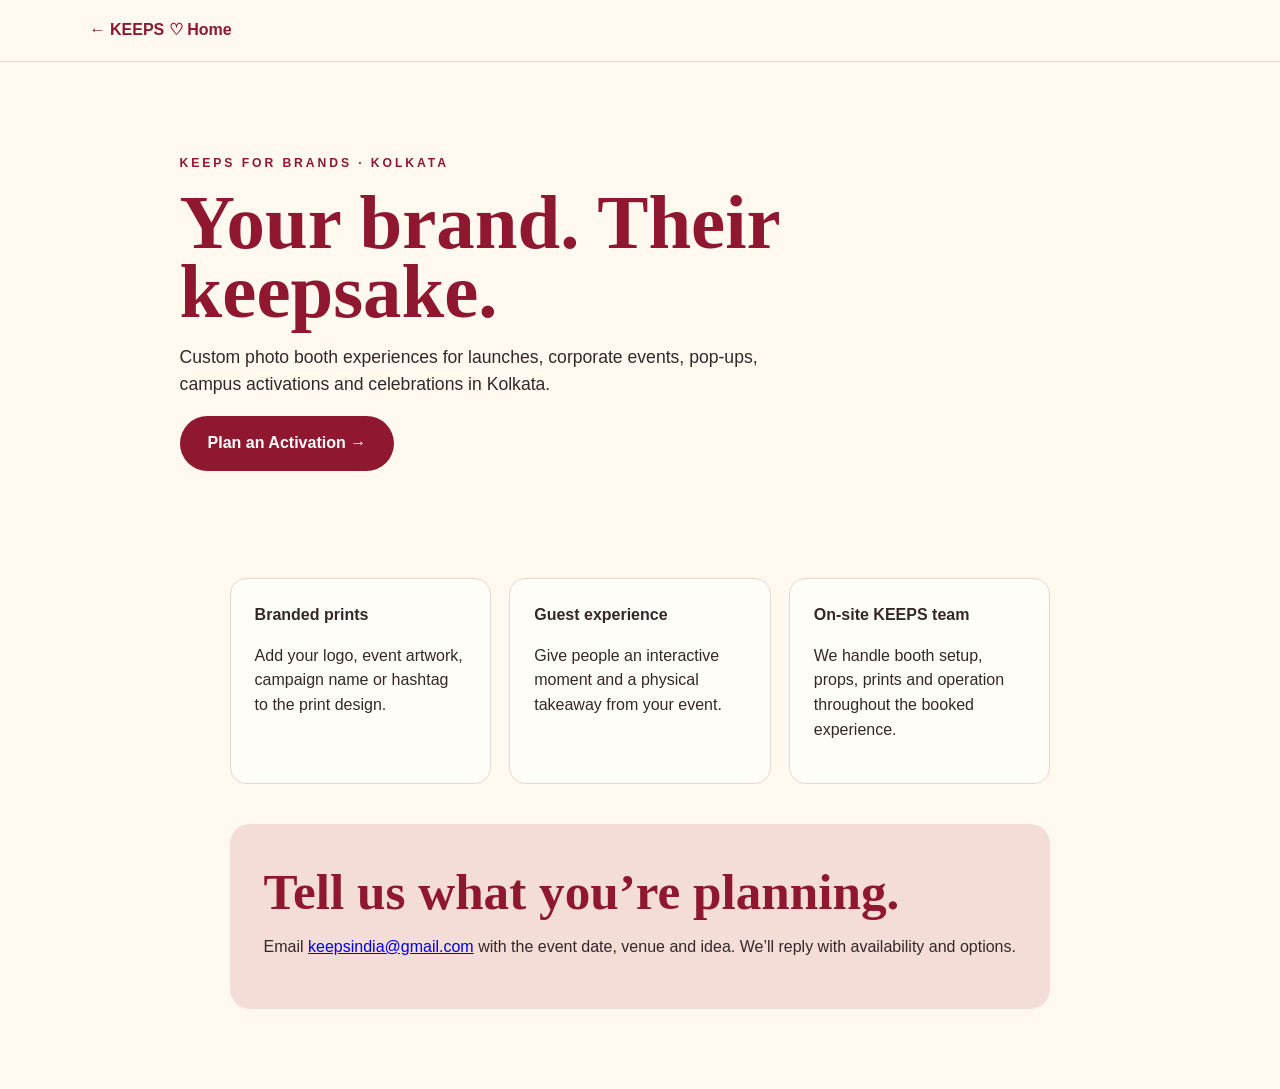
==== brands.html @ ee3d662e "Add files via upload" ====
<!doctype html><html lang="en"><head><meta charset="utf-8"><meta name="viewport" content="width=device-width,initial-scale=1"><meta name="description" content="Custom branded photo booth experiences in Kolkata for launches, corporate events, pop-ups and activations by KEEPS."><link rel="canonical" href="https://keepsindia.github.io/brands.html"><title>Photo Booth for Brands & Corporate Events Kolkata | KEEPS</title><link rel="stylesheet" href="styles.css"><link rel="stylesheet" href="seo-pages.css"></head><body><div class="backnav"><a href="index.html">← KEEPS ♡ Home</a></div><main><section class="page-hero"><p class="eyebrow">KEEPS FOR BRANDS · KOLKATA</p><h1>Your brand. Their keepsake.</h1><p class="lead">Custom photo booth experiences for launches, corporate events, pop-ups, campus activations and celebrations in Kolkata.</p><a class="pill" href="mailto:keepsindia@gmail.com?subject=KEEPS%20Brand%20Event%20Inquiry">Plan an Activation →</a></section><section class="content"><div class="content-grid"><div class="content-card"><b>Branded prints</b><p>Add your logo, event artwork, campaign name or hashtag to the print design.</p></div><div class="content-card"><b>Guest experience</b><p>Give people an interactive moment and a physical takeaway from your event.</p></div><div class="content-card"><b>On-site KEEPS team</b><p>We handle booth setup, props, prints and operation throughout the booked experience.</p></div></div><div class="cta-box"><h2>Tell us what you’re planning.</h2><p>Email <a href="mailto:keepsindia@gmail.com">keepsindia@gmail.com</a> with the event date, venue and idea. We’ll reply with availability and options.</p></div></section></main></body></html>
---- styles.css ----
:root{--wine:#8f1830;--wine2:#6f1024;--cream:#fff9f0;--paper:#fffdf8;--blush:#f3ddd6;--ink:#342728;--line:#e9d7cd}*{box-sizing:border-box}html{scroll-behavior:smooth}body{margin:0;background:var(--cream);color:var(--ink);font:16px/1.55 Arial,sans-serif}h1,h2,.brand strong{font-family:Georgia,serif;color:var(--wine)}h1{font-size:clamp(3.4rem,7vw,6.8rem);line-height:.9;margin:.2em 0}h2{font-size:clamp(2.5rem,4vw,4.3rem);line-height:1;margin:.15em 0 .35em}.site-header{height:82px;padding:12px 6%;display:flex;align-items:center;justify-content:space-between;border-bottom:1px solid var(--line);position:sticky;top:0;background:rgba(255,249,240,.94);backdrop-filter:blur(10px);z-index:20}.brand{text-decoration:none;display:flex;flex-direction:column}.brand strong{font-size:1.8rem;line-height:1}.brand span{font-family:Georgia,serif;font-style:italic;color:var(--wine)}nav{display:flex;gap:24px;align-items:center}nav a{color:var(--ink);text-decoration:none;font-size:.9rem}.menu{display:none;border:0;background:none;font-size:1.5rem}.section{padding:70px 7%;max-width:1400px;margin:auto}.hero,.vibe,.booking-zone,.form-section{display:grid;grid-template-columns:1fr 1fr;gap:6vw;align-items:center}.eyebrow{font-size:.76rem;letter-spacing:.24em;color:var(--wine);font-weight:700}.lead{font-size:1.1rem;max-width:620px}.actions{display:flex;gap:26px;align-items:center;margin:28px 0 14px}.pill{display:inline-block;background:var(--wine);color:white!important;border:0;border-radius:999px;padding:15px 28px;text-decoration:none;font-weight:700;cursor:pointer}.pill:hover{background:var(--wine2)}.pill.small{padding:10px 22px}.text-link{color:var(--wine);font-weight:700;text-decoration:none}.micro{font-size:.82rem;color:#655}.polaroid{background:white;padding:14px 14px 40px;box-shadow:0 12px 30px #7b49351c;transform:rotate(2deg);margin:0}.polaroid img{width:100%;height:430px;object-fit:cover;display:block}.polaroid figcaption{font:italic 1.2rem Georgia,serif;color:var(--wine);padding-top:8px}.event-strip{background:var(--blush);padding:18px 6%;display:flex;gap:34px;justify-content:center;flex-wrap:wrap;color:var(--wine);font-family:Georgia,serif}.vibe{background:linear-gradient(90deg,#fff9f0,#fffdf9)}.vibe>.polaroid{transform:rotate(-3deg)}.script{font:italic 1.35rem Georgia,serif;color:var(--wine);font-weight:700}.icon-grid{display:grid;grid-template-columns:repeat(5,1fr);gap:16px;margin-top:30px;color:var(--wine);text-align:center}.icon-grid div{font-size:1.6rem}.icon-grid b{font:600 .82rem Arial,sans-serif;display:block;margin-top:8px}.booking-zone{border-top:1px solid var(--line);align-items:start}.price-card{padding-right:4vw;border-right:1px solid var(--line)}.price-card h2{font-size:4.8rem}.price-card ul{list-style:none;padding:0}.price-card li{padding:6px 0}.price-card li:before{content:'✓';color:var(--wine);font-weight:bold;margin-right:12px}.extra{border-top:1px solid var(--line);padding-top:18px;color:var(--wine)}.calendar-card{position:relative}.calendar-head{display:grid;grid-template-columns:44px 1fr 44px;align-items:center;text-align:center;border:1px solid var(--line);border-bottom:0;border-radius:14px 14px 0 0;padding:10px}.calendar-head button{border:0;background:none;font-size:1.7rem;color:var(--wine);cursor:pointer}.weekdays,.calendar{display:grid;grid-template-columns:repeat(7,1fr);gap:5px}.weekdays{padding:10px 5px;font-size:.72rem;text-align:center;border-left:1px solid var(--line);border-right:1px solid var(--line)}.calendar{border:1px solid var(--line);border-top:0;padding:8px;border-radius:0 0 14px 14px}.day{aspect-ratio:1.1;border:0;border-radius:6px;background:#f8f1e9;cursor:pointer;color:var(--ink)}.day:hover:not(:disabled){outline:1px solid var(--wine)}.day.booked{background:var(--wine);color:white;cursor:not-allowed}.day.booked:after{content:'Booked';display:block;font-size:.55rem}.day.unavailable{opacity:.3;cursor:not-allowed}.day.selected{background:#e8aaa8;color:var(--wine);font-weight:800}.day.blank{background:transparent;cursor:default}.legend{display:flex;gap:18px;font-size:.78rem;margin:14px 0}.side-note{text-align:right}.wide{width:100%;text-align:center}.disabled{opacity:.55;pointer-events:none}.center{text-align:center}.form-section{background:var(--blush);max-width:none;padding-left:max(7%,calc((100vw - 1400px)/2 + 7%));padding-right:max(7%,calc((100vw - 1400px)/2 + 7%))}form{display:grid;grid-template-columns:1fr 1fr;gap:16px}label{font-size:.82rem;font-weight:700;color:var(--wine)}input,select,textarea{display:block;width:100%;margin-top:6px;border:1px solid #d9bdb4;background:#fffdf9;border-radius:10px;padding:13px;font:inherit;color:var(--ink)}.full{grid-column:1/-1}.form-status{min-height:26px}.success{color:#2d6635}.error{color:#9c1c25}.faq{max-width:900px}.faq details{border-top:1px solid var(--line);padding:18px 0}.faq summary{font-family:Georgia,serif;color:var(--wine);font-size:1.15rem;cursor:pointer}footer{border-top:1px solid var(--line);padding:30px 7%;display:flex;align-items:center;justify-content:space-between;color:var(--wine);font-size:.75rem;letter-spacing:.18em}
@media(max-width:850px){.site-header{height:70px}.menu{display:block}nav{display:none;position:absolute;top:70px;left:0;right:0;background:var(--cream);padding:22px 7%;flex-direction:column;align-items:flex-start;border-bottom:1px solid var(--line)}nav.open{display:flex}.hero,.vibe,.booking-zone,.form-section{grid-template-columns:1fr}.hero{padding-top:42px}.hero-photo{order:-1}.polaroid img{height:330px}.icon-grid{grid-template-columns:repeat(3,1fr)}.price-card{border-right:0;border-bottom:1px solid var(--line);padding-bottom:40px}.price-card h2{font-size:4rem}.section{padding:50px 6%}form{grid-template-columns:1fr}form label{grid-column:1/-1}footer{gap:20px;align-items:flex-start;flex-direction:column}.event-strip{justify-content:flex-start;overflow:auto;flex-wrap:nowrap}.event-strip span{white-space:nowrap}}
---- seo-pages.css ----
.page-hero{padding:80px 7% 55px;max-width:1100px;margin:auto}.page-hero h1{font-size:clamp(3rem,6vw,5.8rem)}.content{max-width:1000px;margin:auto;padding:20px 7% 80px}.content h2{font-size:clamp(2rem,4vw,3.4rem)}.content-grid{display:grid;grid-template-columns:repeat(3,1fr);gap:18px;margin:32px 0}.content-card{border:1px solid var(--line);border-radius:16px;padding:24px;background:var(--paper)}.cta-box{background:var(--blush);padding:34px;border-radius:20px;margin-top:40px}.backnav{padding:18px 7%;border-bottom:1px solid var(--line)}.backnav a{color:var(--wine);text-decoration:none;font-weight:700}@media(max-width:800px){.content-grid{grid-template-columns:1fr}.page-hero{padding-top:55px}}
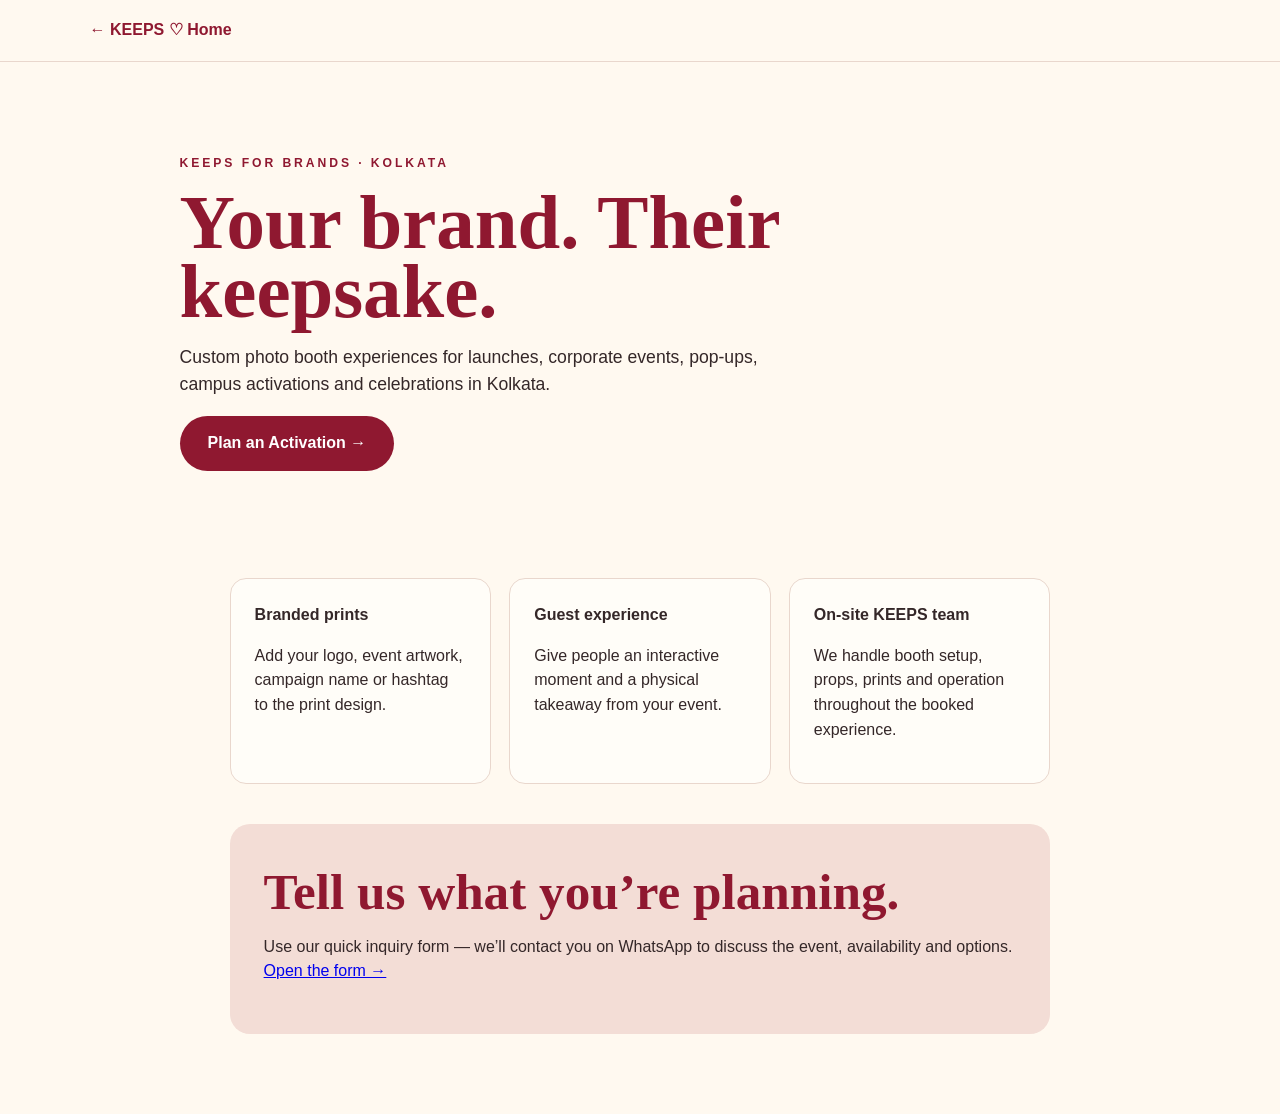
==== commit 730573c1: "Add files via upload" ====
--- a/brands.html
+++ b/brands.html
@@ -1 +1 @@
-<!doctype html><html lang="en"><head><meta charset="utf-8"><meta name="viewport" content="width=device-width,initial-scale=1"><meta name="description" content="Custom branded photo booth experiences in Kolkata for launches, corporate events, pop-ups and activations by KEEPS."><link rel="canonical" href="https://keepsindia.github.io/brands.html"><title>Photo Booth for Brands & Corporate Events Kolkata | KEEPS</title><link rel="stylesheet" href="styles.css"><link rel="stylesheet" href="seo-pages.css"></head><body><div class="backnav"><a href="index.html">← KEEPS ♡ Home</a></div><main><section class="page-hero"><p class="eyebrow">KEEPS FOR BRANDS · KOLKATA</p><h1>Your brand. Their keepsake.</h1><p class="lead">Custom photo booth experiences for launches, corporate events, pop-ups, campus activations and celebrations in Kolkata.</p><a class="pill" href="mailto:keepsindia@gmail.com?subject=KEEPS%20Brand%20Event%20Inquiry">Plan an Activation →</a></section><section class="content"><div class="content-grid"><div class="content-card"><b>Branded prints</b><p>Add your logo, event artwork, campaign name or hashtag to the print design.</p></div><div class="content-card"><b>Guest experience</b><p>Give people an interactive moment and a physical takeaway from your event.</p></div><div class="content-card"><b>On-site KEEPS team</b><p>We handle booth setup, props, prints and operation throughout the booked experience.</p></div></div><div class="cta-box"><h2>Tell us what you’re planning.</h2><p>Email <a href="mailto:keepsindia@gmail.com">keepsindia@gmail.com</a> with the event date, venue and idea. We’ll reply with availability and options.</p></div></section></main></body></html>
+<!doctype html><html lang="en"><head><meta charset="utf-8"><meta name="viewport" content="width=device-width,initial-scale=1"><meta name="description" content="Custom branded photo booth experiences in Kolkata for launches, corporate events, pop-ups and activations by KEEPS."><link rel="canonical" href="https://keepsindia.github.io/brands.html"><title>Photo Booth for Brands & Corporate Events Kolkata | KEEPS</title><link rel="stylesheet" href="styles.css"><link rel="stylesheet" href="seo-pages.css"></head><body><div class="backnav"><a href="index.html">← KEEPS ♡ Home</a></div><main><section class="page-hero"><p class="eyebrow">KEEPS FOR BRANDS · KOLKATA</p><h1>Your brand. Their keepsake.</h1><p class="lead">Custom photo booth experiences for launches, corporate events, pop-ups, campus activations and celebrations in Kolkata.</p><a class="pill" href="index.html#collaborate">Plan an Activation →</a></section><section class="content"><div class="content-grid"><div class="content-card"><b>Branded prints</b><p>Add your logo, event artwork, campaign name or hashtag to the print design.</p></div><div class="content-card"><b>Guest experience</b><p>Give people an interactive moment and a physical takeaway from your event.</p></div><div class="content-card"><b>On-site KEEPS team</b><p>We handle booth setup, props, prints and operation throughout the booked experience.</p></div></div><div class="cta-box"><h2>Tell us what you’re planning.</h2><p>Use our quick inquiry form — we’ll contact you on WhatsApp to discuss the event, availability and options. <a href="index.html#collaborate">Open the form →</a></p></div></section></main></body></html>
